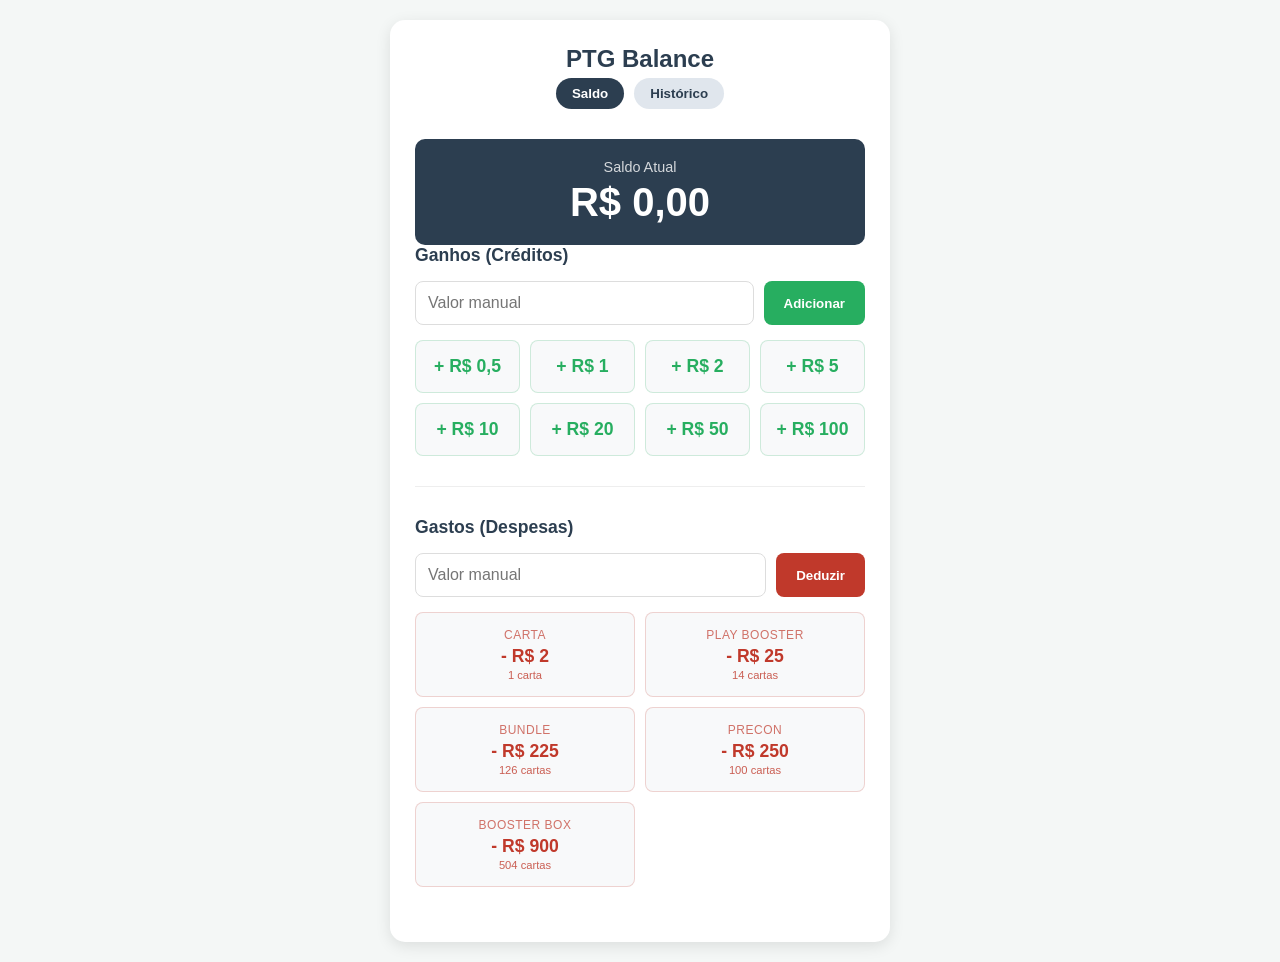
==== index.html @ 2c2b1b97 "v2" ====
<!DOCTYPE html>
<html lang="pt-br">
<head>
    <meta charset="UTF-8">
    <meta name="viewport" content="width=device-width, initial-scale=1.0">
    <title>PTG Balance Tracker</title>
    <link rel="stylesheet" href="style.css">
    <link rel="manifest" href="manifest.json">
    <meta name="theme-color" content="#2c3e50">
    <link rel="apple-touch-icon" href="icon-192.png">
    <link rel="icon" href="data:image/svg+xml,<svg xmlns=%22http://www.w3.org/2000/svg%22 viewBox=%220 0 100 100%22><text y=%22.9em%22 font-size=%2290%22>💰</text></svg>">
</head>
<body>
    <div class="container">
        <header>
            <h1>PTG Balance</h1>
            <nav class="tabs">
                <button class="tab-btn active" data-target="tracker-view">Saldo</button>
                <button class="tab-btn" data-target="history-view">Histórico</button>
            </nav>
        </header>

        <main>
            <!-- Tracker View -->
            <div id="tracker-view" class="view">
                <div id="balance-container">
                    <span class="label">Saldo Atual</span>
                    <div id="balance">R$ 0,00</div>
                </div>

                <section class="action-section">
                    <h2>Ganhos (Créditos)</h2>
                    <div class="input-group">
                        <input type="number" id="credit-input" placeholder="Valor manual" step="0.01">
                        <button id="add-credit-btn" class="btn-main credit">Adicionar</button>
                    </div>
                    
                    <div class="grid shortcuts credit-grid">
                        <button class="shortcut credit" data-value="0.5"><strong>+ R$ 0,5</strong></button>
                        <button class="shortcut credit" data-value="1"><strong>+ R$ 1</strong></button>
                        <button class="shortcut credit" data-value="2"><strong>+ R$ 2</strong></button>
                        <button class="shortcut credit" data-value="5"><strong>+ R$ 5</strong></button>
                        <button class="shortcut credit" data-value="10"><strong>+ R$ 10</strong></button>
                        <button class="shortcut credit" data-value="20"><strong>+ R$ 20</strong></button>
                        <button class="shortcut credit" data-value="50"><strong>+ R$ 50</strong></button>
                        <button class="shortcut credit" data-value="100"><strong>+ R$ 100</strong></button>
                    </div>
                </section>

                <hr>

                <section class="action-section">
                    <h2>Gastos (Despesas)</h2>
                    <div class="input-group">
                        <input type="number" id="debit-input" placeholder="Valor manual" step="0.01">
                        <button id="add-debit-btn" class="btn-main debit">Deduzir</button>
                    </div>
                    <div class="grid shortcuts debit-grid">
                        <button class="shortcut debit" data-value="2"><span>Carta</span><strong>- R$ 2</strong><small>1 carta</small></button>
                        <button class="shortcut debit" data-value="25"><span>Play Booster</span><strong>- R$ 25</strong><small>14 cartas</small></button>
                        <button class="shortcut debit" data-value="225"><span>Bundle</span><strong>- R$ 225</strong><small>126 cartas</small></button>
                        <button class="shortcut debit" data-value="250"><span>Precon</span><strong>- R$ 250</strong><small>100 cartas</small></button>
                        <button class="shortcut debit" data-value="900"><span>Booster Box</span><strong>- R$ 900</strong><small>504 cartas</small></button>
                    </div>
                </section>
            </div>

            <!-- History View -->
            <div id="history-view" class="view hidden">
                <div class="history-content">
                    <h2>Histórico</h2>
                    <div id="history-list">
                        <!-- Transações serão inseridas aqui -->
                        <p class="empty-msg">Nenhuma transação registrada.</p>
                    </div>
                </div>
            </div>
        </main>

        <!-- Activity Name Modal -->
        <div id="activity-modal" class="modal hidden">
            <div class="modal-content">
                <h3>Nome da Atividade</h3>
                <input type="text" id="activity-name-input" placeholder="Ex: Café, Malhar, Task...">
                <div class="modal-actions">
                    <button id="cancel-activity-btn" class="btn-secondary">Cancelar</button>
                    <button id="confirm-activity-btn" class="btn-main credit">Confirmar</button>
                </div>
            </div>
        </div>

        <div id="notification" class="hidden">Saldo Negativo!</div>
    </div>

    <script src="app.js"></script>
    <script>
        if ('serviceWorker' in navigator) {
            navigator.serviceWorker.register('sw.js');
        }
    </script>
</body>
</html>
---- style.css ----
:root {
    --primary: #2c3e50;
    --credit: #27ae60;
    --credit-hover: #219150;
    --debit: #c0392b;
    --debit-hover: #a93226;
    --bg: #f4f7f6;
    --text: #333;
    --white: #ffffff;
}

* {
    box-sizing: border-box;
    margin: 0;
    padding: 0;
    font-family: -apple-system, BlinkMacSystemFont, "Segoe UI", Roboto, Helvetica, Arial, sans-serif;
}

body {
    background-color: var(--bg);
    color: var(--text);
    padding: 20px;
    display: flex;
    justify-content: center;
}

.container {
    width: 100%;
    max-width: 500px;
    background: var(--white);
    padding: 25px;
    border-radius: 15px;
    box-shadow: 0 4px 15px rgba(0,0,0,0.1);
}

header {
    text-align: center;
    margin-bottom: 30px;
}

h1 {
    font-size: 1.5rem;
    color: var(--primary);
    margin-bottom: 5px;
}

.tabs {
    display: flex;
    justify-content: center;
    gap: 10px;
    margin-bottom: 20px;
}

.tab-btn {
    padding: 8px 16px;
    border: none;
    background: #e0e6ed;
    border-radius: 20px;
    color: var(--primary);
    font-weight: 600;
    cursor: pointer;
    transition: all 0.2s;
}

.tab-btn.active {
    background: var(--primary);
    color: var(--white);
}

#balance-container {
    background: var(--primary);
    color: var(--white);
    padding: 20px;
    border-radius: 10px;
    display: flex;
    flex-direction: column;
    align-items: center;
}

.label {
    font-size: 0.9rem;
    opacity: 0.8;
}

#balance {
    font-size: 2.5rem;
    font-weight: bold;
    margin-top: 5px;
}

.negative #balance {
    color: #ff7675;
}

h2 {
    font-size: 1.1rem;
    margin-bottom: 15px;
    color: var(--primary);
}

.action-section {
    margin-bottom: 30px;
}

.input-group {
    display: flex;
    gap: 10px;
    margin-bottom: 15px;
}

input[type="number"],
input[type="text"],
select {
    flex: 1;
    padding: 12px;
    border: 1px solid #ddd;
    border-radius: 8px;
    font-size: 1rem;
    background-color: var(--white);
}

.history-content {
    text-align: left;
}

.history-content h2 {
    margin-bottom: 20px;
    text-align: center;
}

#history-list {
    display: flex;
    flex-direction: column;
    gap: 10px;
}

.history-item {
    display: flex;
    justify-content: space-between;
    align-items: center;
    padding: 12px;
    background: #f8f9fa;
    border-radius: 8px;
    border-left: 4px solid #ccc;
}

.history-item.credit { border-left-color: var(--credit); }
.history-item.debit { border-left-color: var(--debit); }

.history-info {
    display: flex;
    flex-direction: column;
}

.history-name { font-weight: bold; font-size: 0.95rem; }
.history-date { font-size: 0.75rem; opacity: 0.6; }

.history-amount { font-weight: bold; }
.history-amount.credit { color: var(--credit); }
.history-amount.debit { color: var(--debit); }

.empty-msg {
    text-align: center;
    opacity: 0.5;
    margin-top: 20px;
}

.btn-main {
    padding: 12px 20px;
    border: none;
    border-radius: 8px;
    color: white;
    font-weight: bold;
    cursor: pointer;
    transition: background 0.2s;
}

.btn-main.credit { background-color: var(--credit); }
.btn-main.credit:hover { background-color: var(--credit-hover); }

.btn-main.debit { background-color: var(--debit); }
.btn-main.debit:hover { background-color: var(--debit-hover); }

.btn-secondary {
    padding: 12px 20px;
    border: none;
    border-radius: 8px;
    background: #e0e6ed;
    color: var(--primary);
    font-weight: bold;
    cursor: pointer;
}

.grid {
    display: grid;
    grid-template-columns: repeat(2, 1fr);
    gap: 10px;
}

.credit-grid {
    grid-template-columns: repeat(4, 1fr);
}

.shortcut {
    padding: 15px 10px;
    border: none;
    border-radius: 8px;
    cursor: pointer;
    display: flex;
    flex-direction: column;
    align-items: center;
    transition: transform 0.1s, opacity 0.2s;
    background: #f8f9fa;
    border: 1px solid #eee;
}

.shortcut:active {
    transform: scale(0.95);
}

.shortcut span {
    font-size: 0.75rem;
    text-transform: uppercase;
    letter-spacing: 0.5px;
    margin-bottom: 4px;
    opacity: 0.7;
}

.shortcut strong {
    font-size: 1.1rem;
}

.shortcut small {
    font-size: 0.7rem;
    opacity: 0.8;
    margin-top: 2px;
}

.shortcut.credit { color: var(--credit); border-color: rgba(39, 174, 96, 0.2); }
.shortcut.credit:hover { background: rgba(39, 174, 96, 0.05); }

.shortcut.debit { color: var(--debit); border-color: rgba(192, 57, 43, 0.2); }
.shortcut.debit:hover { background: rgba(192, 57, 43, 0.05); }

hr {
    border: 0;
    border-top: 1px solid #eee;
    margin: 30px 0;
}

#notification {
    position: fixed;
    top: 20px;
    left: 50%;
    transform: translateX(-50%);
    background: var(--debit);
    color: white;
    padding: 10px 20px;
    border-radius: 20px;
    font-weight: bold;
    box-shadow: 0 4px 10px rgba(0,0,0,0.2);
    z-index: 1000;
    transition: opacity 0.3s;
}

.hidden {
    display: none !important;
}

/* Modal */
.modal {
    position: fixed;
    top: 0;
    left: 0;
    width: 100%;
    height: 100%;
    background: rgba(0,0,0,0.5);
    display: flex;
    justify-content: center;
    align-items: center;
    z-index: 2000;
}

.modal-content {
    background: var(--white);
    padding: 25px;
    border-radius: 15px;
    width: 90%;
    max-width: 400px;
    text-align: center;
}

.modal-content h3 {
    margin-bottom: 15px;
    color: var(--primary);
}

.modal-content input {
    margin-bottom: 20px;
}

.modal-actions {
    display: flex;
    gap: 10px;
    justify-content: center;
}

@media (max-width: 400px) {
    .credit-grid {
        grid-template-columns: repeat(2, 1fr);
    }
}

@media (max-width: 360px) {
    .grid {
        grid-template-columns: 1fr;
    }
}
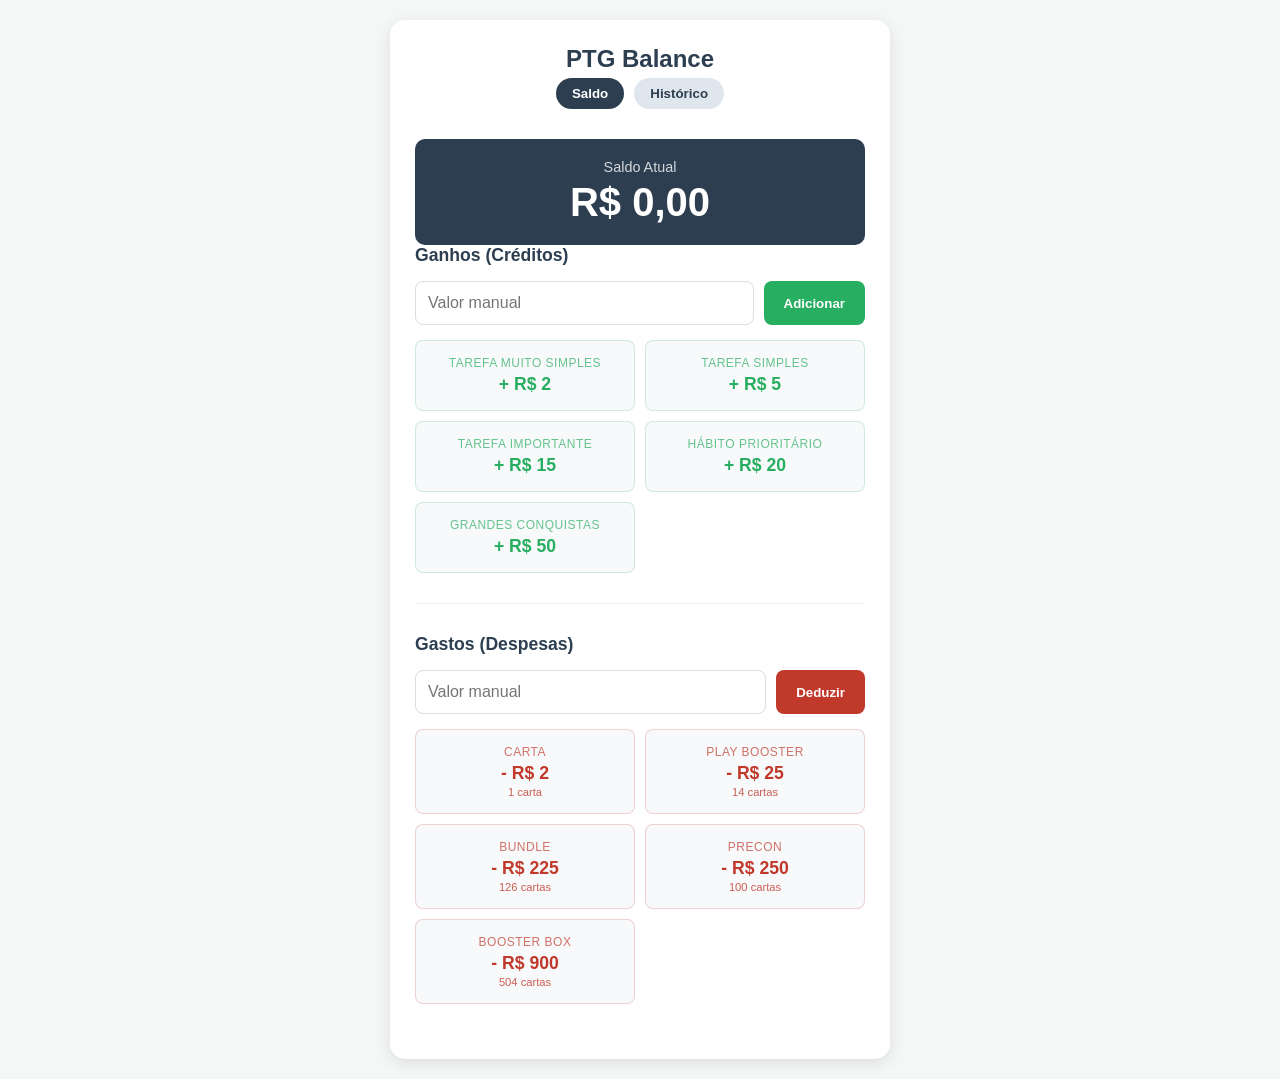
==== commit b38b2def: "v2.1" ====
--- a/index.html
+++ b/index.html
@@ -35,15 +35,12 @@
                         <button id="add-credit-btn" class="btn-main credit">Adicionar</button>
                     </div>
                     
-                    <div class="grid shortcuts credit-grid">
-                        <button class="shortcut credit" data-value="0.5"><strong>+ R$ 0,5</strong></button>
-                        <button class="shortcut credit" data-value="1"><strong>+ R$ 1</strong></button>
-                        <button class="shortcut credit" data-value="2"><strong>+ R$ 2</strong></button>
-                        <button class="shortcut credit" data-value="5"><strong>+ R$ 5</strong></button>
-                        <button class="shortcut credit" data-value="10"><strong>+ R$ 10</strong></button>
-                        <button class="shortcut credit" data-value="20"><strong>+ R$ 20</strong></button>
-                        <button class="shortcut credit" data-value="50"><strong>+ R$ 50</strong></button>
-                        <button class="shortcut credit" data-value="100"><strong>+ R$ 100</strong></button>
+                    <div class="grid shortcuts">
+                        <button class="shortcut credit" data-value="2"><span>Tarefa Muito Simples</span><strong>+ R$ 2</strong></button>
+                        <button class="shortcut credit" data-value="5"><span>Tarefa Simples</span><strong>+ R$ 5</strong></button>
+                        <button class="shortcut credit" data-value="15"><span>Tarefa Importante</span><strong>+ R$ 15</strong></button>
+                        <button class="shortcut credit" data-value="20"><span>Hábito Prioritário</span><strong>+ R$ 20</strong></button>
+                        <button class="shortcut credit" data-value="50"><span>Grandes Conquistas</span><strong>+ R$ 50</strong></button>
                     </div>
                 </section>
 
--- a/style.css
+++ b/style.css
@@ -197,9 +197,6 @@
     gap: 10px;
 }
 
-.credit-grid {
-    grid-template-columns: repeat(4, 1fr);
-}
 
 .shortcut {
     padding: 15px 10px;
@@ -305,11 +302,6 @@
     justify-content: center;
 }
 
-@media (max-width: 400px) {
-    .credit-grid {
-        grid-template-columns: repeat(2, 1fr);
-    }
-}
 
 @media (max-width: 360px) {
     .grid {
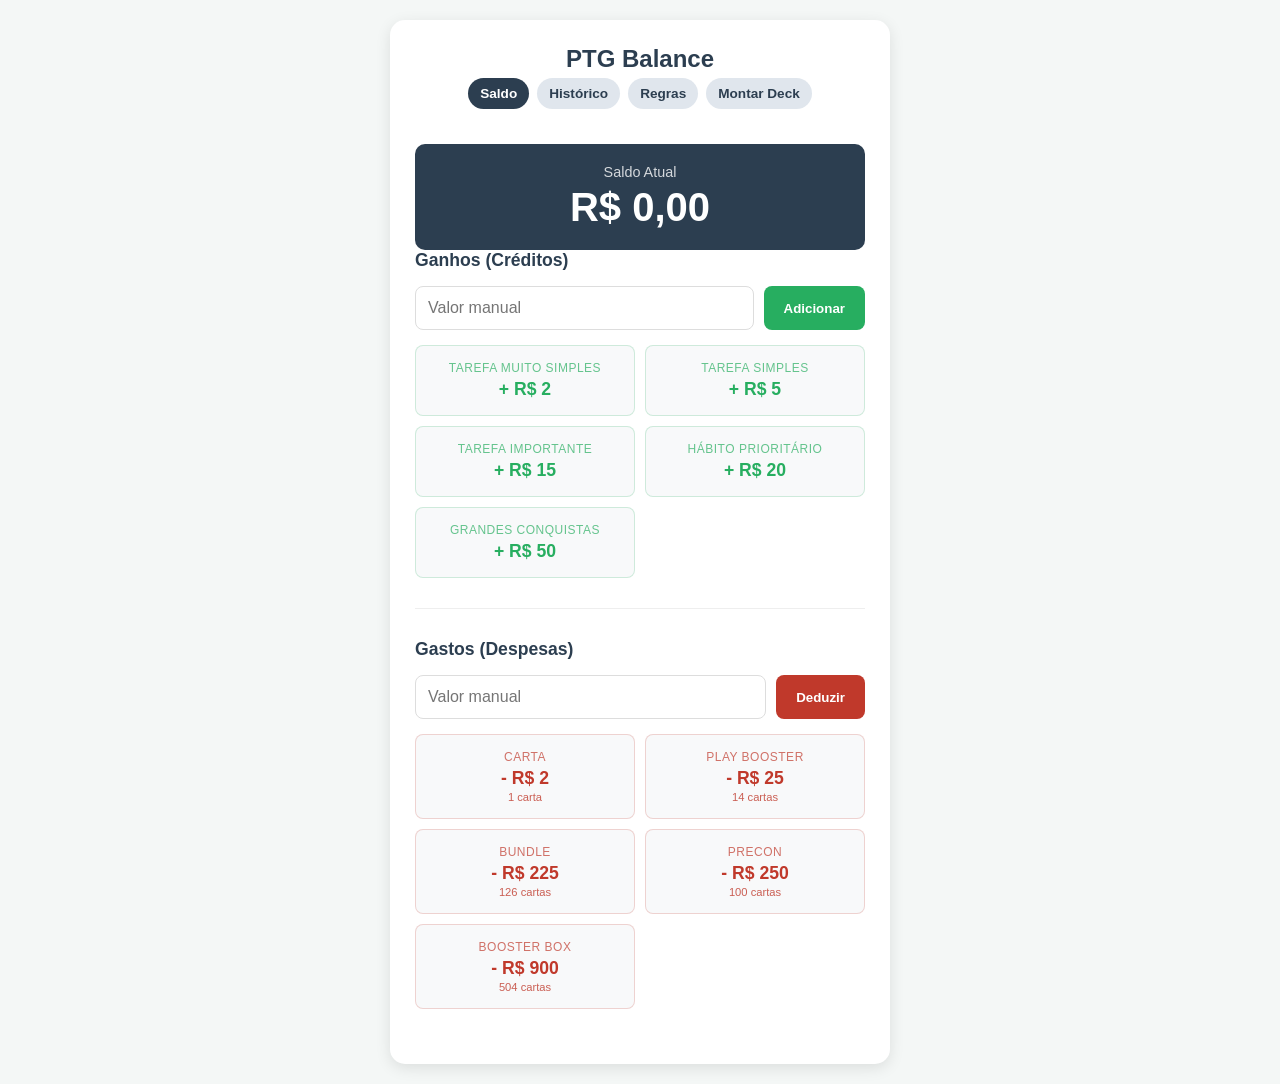
==== commit 775a9121: "v3" ====
--- a/index.html
+++ b/index.html
@@ -17,6 +17,8 @@
             <nav class="tabs">
                 <button class="tab-btn active" data-target="tracker-view">Saldo</button>
                 <button class="tab-btn" data-target="history-view">Histórico</button>
+                <button class="tab-btn" data-target="regulations-view">Regras</button>
+                <button class="tab-btn" data-target="deck-guide-view">Montar Deck</button>
             </nav>
         </header>
 
@@ -70,6 +72,111 @@
                         <!-- Transações serão inseridas aqui -->
                         <p class="empty-msg">Nenhuma transação registrada.</p>
                     </div>
+                </div>
+            </div>
+
+            <!-- Regulations View -->
+            <div id="regulations-view" class="view hidden">
+                <div class="info-content">
+                    <h2>Regulamento: PTG Collection</h2>
+                    
+                    <h3>Preâmbulo</h3>
+                    <p>O <strong>Proxy The Gathering Collection (PTG Collection)</strong> é um sistema de progressão pessoal que transforma bons hábitos em progresso dentro de uma coleção de Magic.</p>
+                    <p>O objetivo é reproduzir a sensação de abrir boosters, construir uma coleção e montar decks sem perder o sentimento de conquista, mesmo utilizando proxies. Neste sistema, a impressora não é uma forma de obter qualquer carta livremente; ela é apenas o meio físico de materializar aquilo que já foi conquistado.</p>
+                    <blockquote>"Os decks são temporários. A Biblioteca é permanente."</blockquote>
+
+                    <h3>Capítulo I: A Biblioteca</h3>
+                    <p><strong>Art. 1º</strong> – O jogador possui uma única Biblioteca. Toda carta conquistada passa a fazer parte permanentemente dela.</p>
+                    <p><strong>Art. 2º</strong> – O jogador somente poderá utilizar simultaneamente a quantidade de cópias que possuir em sua Biblioteca.</p>
+                    <p><strong>Art. 3º</strong> – Ao desmontar um deck, todas as cartas retornam automaticamente à Biblioteca.</p>
+
+                    <h3>Capítulo II: Impressão de Cartas</h3>
+                    <p><strong>Art. 4º</strong> – Cartas cujo Valor Funcional seja inferior ao custo de impressão (R$ 0,50) podem ser impressas livremente.</p>
+                    <p><strong>Art. 5º</strong> – Cartas de valor superior somente poderão ser impressas caso tenham sido abertas em produtos, compradas ou obtidas através de troca.</p>
+
+                    <h3>Capítulo III: Produtos</h3>
+                    <p><strong>Art. 6º</strong> – Tabela de Preços e Conteúdo:</p>
+                    <table>
+                        <thead>
+                            <tr>
+                                <th>Produto</th>
+                                <th>Valor</th>
+                                <th>Conteúdo</th>
+                            </tr>
+                        </thead>
+                        <tbody>
+                            <tr><td>Carta Aleatória</td><td>R$ 2,00</td><td>1 carta</td></tr>
+                            <tr><td>Play Booster</td><td>R$ 25,00</td><td>14 cartas</td></tr>
+                            <tr><td>Bundle</td><td>R$ 225,00</td><td>126 cartas</td></tr>
+                            <tr><td>Commander Precon</td><td>R$ 250,00</td><td>100 cartas</td></tr>
+                            <tr><td>Booster Box</td><td>R$ 900,00</td><td>504 cartas</td></tr>
+                        </tbody>
+                    </table>
+                    <p><strong>Art. 8º</strong> – Ao adquirir uma Booster Box, o jogador tem o direito de escolher uma carta específica da coleção correspondente.</p>
+
+                    <h3>Capítulo IV: Mercado</h3>
+                    <p><strong>Art. 10º</strong> – O Valor Funcional corresponde ao menor preço entre todas as versões oficiais existentes daquela carta.</p>
+                    <p><strong>Art. 11º</strong> – Ao vender uma carta, o jogador recebe exclusivamente seu Valor Funcional.</p>
+
+                    <h3>Capítulo VI: Economia</h3>
+                    <p><strong>Art. 14º</strong> – Todo dinheiro utilizado no sistema deve ser obtido através de tarefas e objetivos pessoais.</p>
+                    <table>
+                        <thead>
+                            <tr>
+                                <th>Categoria</th>
+                                <th>Valor</th>
+                                <th>Exemplos</th>
+                            </tr>
+                        </thead>
+                        <tbody>
+                            <tr><td>I. Tarefas Simples</td><td>R$ 5,00</td><td>Café saudável, levar o lixo</td></tr>
+                            <tr><td>II. Tarefa Importante</td><td>R$ 15,00</td><td>Malhar, completar task</td></tr>
+                            <tr><td>III. Hábito Prioritário</td><td>R$ 20,00</td><td>Treino longo, estudo</td></tr>
+                            <tr><td>IV. Grande Conquista</td><td>R$ 50,00</td><td>Finalizar projeto</td></tr>
+                        </tbody>
+                    </table>
+                </div>
+            </div>
+
+            <!-- Deck Guide View -->
+            <div id="deck-guide-view" class="view hidden">
+                <div class="info-content">
+                    <h2>Guia: Montar um Deck Commander</h2>
+                    <p>Montar um bom deck não consiste em reunir cartas fortes aleatoriamente. Um deck consistente é construído em torno de um plano de jogo claro.</p>
+
+                    <h3>Passo 1 – Escolha o comandante</h3>
+                    <p>O comandante será o centro da estratégia e determinará as cores disponíveis. Priorize um que você ache divertido.</p>
+
+                    <h3>Passo 2 – Estratégia do deck</h3>
+                    <p>Identifique cada palavra-chave ou mecânica presente (ETB, Sacrifica, Marcadores, etc.) e transforme essas palavras em necessidades para o deck.</p>
+
+                    <h3>Passo 3 – Cartas temáticas</h3>
+                    <p>Procure cartas que possuam várias sinergias ao mesmo tempo. Quanto mais conexões uma carta possuir, maior será seu valor.</p>
+
+                    <h3>Passo 5 – Compra de cartas</h3>
+                    <p>Um deck sem compra de cartas ficará sem recursos. Utilize pelo menos <strong>12 fontes</strong> de compra de cartas.</p>
+
+                    <h3>Passo 6 – Ramp (Aceleração)</h3>
+                    <p>Inclua aproximadamente <strong>10 a 12 fontes</strong> de ramp. Dê preferência para ramp barato (custo 2 é melhor que 3).</p>
+
+                    <h3>Passo 7 – Interação</h3>
+                    <p>Todo deck precisa responder às ameaças. Procure manter 10 interações e entre 2 e 4 limpezas de mesa.</p>
+
+                    <h3>Passo 8 – Base de mana</h3>
+                    <p>Como ponto de partida: utilize cerca de <strong>38 terrenos</strong>. A base de mana deve oferecer consistência antes de velocidade.</p>
+
+                    <h3>Passo 10 – Condições de vitória</h3>
+                    <p>Todo deck precisa de formas claras de vencer. Procure incluir entre 3 e 4 condições de vitória (dano, combo, etc.).</p>
+
+                    <h3>Checklist Final</h3>
+                    <ul>
+                        <li>[ ] O comandante possui um plano de jogo claro.</li>
+                        <li>[ ] A curva de mana está equilibrada.</li>
+                        <li>[ ] Há aproximadamente 38 terrenos.</li>
+                        <li>[ ] Há entre 10 e 12 ramp.</li>
+                        <li>[ ] Há pelo menos 12 compras de cartas.</li>
+                        <li>[ ] Há cerca de 10 interações.</li>
+                    </ul>
                 </div>
             </div>
         </main>
--- a/style.css
+++ b/style.css
@@ -47,12 +47,15 @@
 .tabs {
     display: flex;
     justify-content: center;
-    gap: 10px;
+    gap: 8px;
     margin-bottom: 20px;
+    overflow-x: auto;
+    -webkit-overflow-scrolling: touch;
+    padding-bottom: 5px;
 }
 
 .tab-btn {
-    padding: 8px 16px;
+    padding: 8px 12px;
     border: none;
     background: #e0e6ed;
     border-radius: 20px;
@@ -60,6 +63,8 @@
     font-weight: 600;
     cursor: pointer;
     transition: all 0.2s;
+    white-space: nowrap;
+    font-size: 0.85rem;
 }
 
 .tab-btn.active {
@@ -158,6 +163,28 @@
 .history-amount { font-weight: bold; }
 .history-amount.credit { color: var(--credit); }
 .history-amount.debit { color: var(--debit); }
+
+.history-right {
+    display: flex;
+    align-items: center;
+    gap: 12px;
+}
+
+.delete-btn {
+    background: none;
+    border: none;
+    color: var(--debit);
+    font-size: 1.4rem;
+    cursor: pointer;
+    line-height: 1;
+    opacity: 0.5;
+    transition: opacity 0.2s;
+    padding: 4px;
+}
+
+.delete-btn:hover {
+    opacity: 1;
+}
 
 .empty-msg {
     text-align: center;
@@ -264,6 +291,66 @@
     display: none !important;
 }
 
+/* Info Views (Regulamento e Guia) */
+.info-content {
+    text-align: left;
+    line-height: 1.6;
+}
+
+.info-content h2 {
+    margin: 25px 0 15px 0;
+    padding-bottom: 10px;
+    border-bottom: 1px solid #eee;
+    font-size: 1.3rem;
+}
+
+.info-content h3 {
+    margin: 20px 0 10px 0;
+    font-size: 1.1rem;
+    color: var(--primary);
+}
+
+.info-content p {
+    margin-bottom: 15px;
+    font-size: 0.95rem;
+}
+
+.info-content ul, .info-content ol {
+    margin-bottom: 15px;
+    padding-left: 20px;
+}
+
+.info-content li {
+    margin-bottom: 8px;
+    font-size: 0.95rem;
+}
+
+.info-content table {
+    width: 100%;
+    border-collapse: collapse;
+    margin-bottom: 20px;
+    font-size: 0.85rem;
+}
+
+.info-content th, .info-content td {
+    border: 1px solid #ddd;
+    padding: 8px;
+    text-align: left;
+}
+
+.info-content th {
+    background-color: #f8f9fa;
+    color: var(--primary);
+}
+
+.info-content blockquote {
+    border-left: 4px solid #ddd;
+    padding-left: 15px;
+    margin: 20px 0;
+    font-style: italic;
+    color: #666;
+}
+
 /* Modal */
 .modal {
     position: fixed;
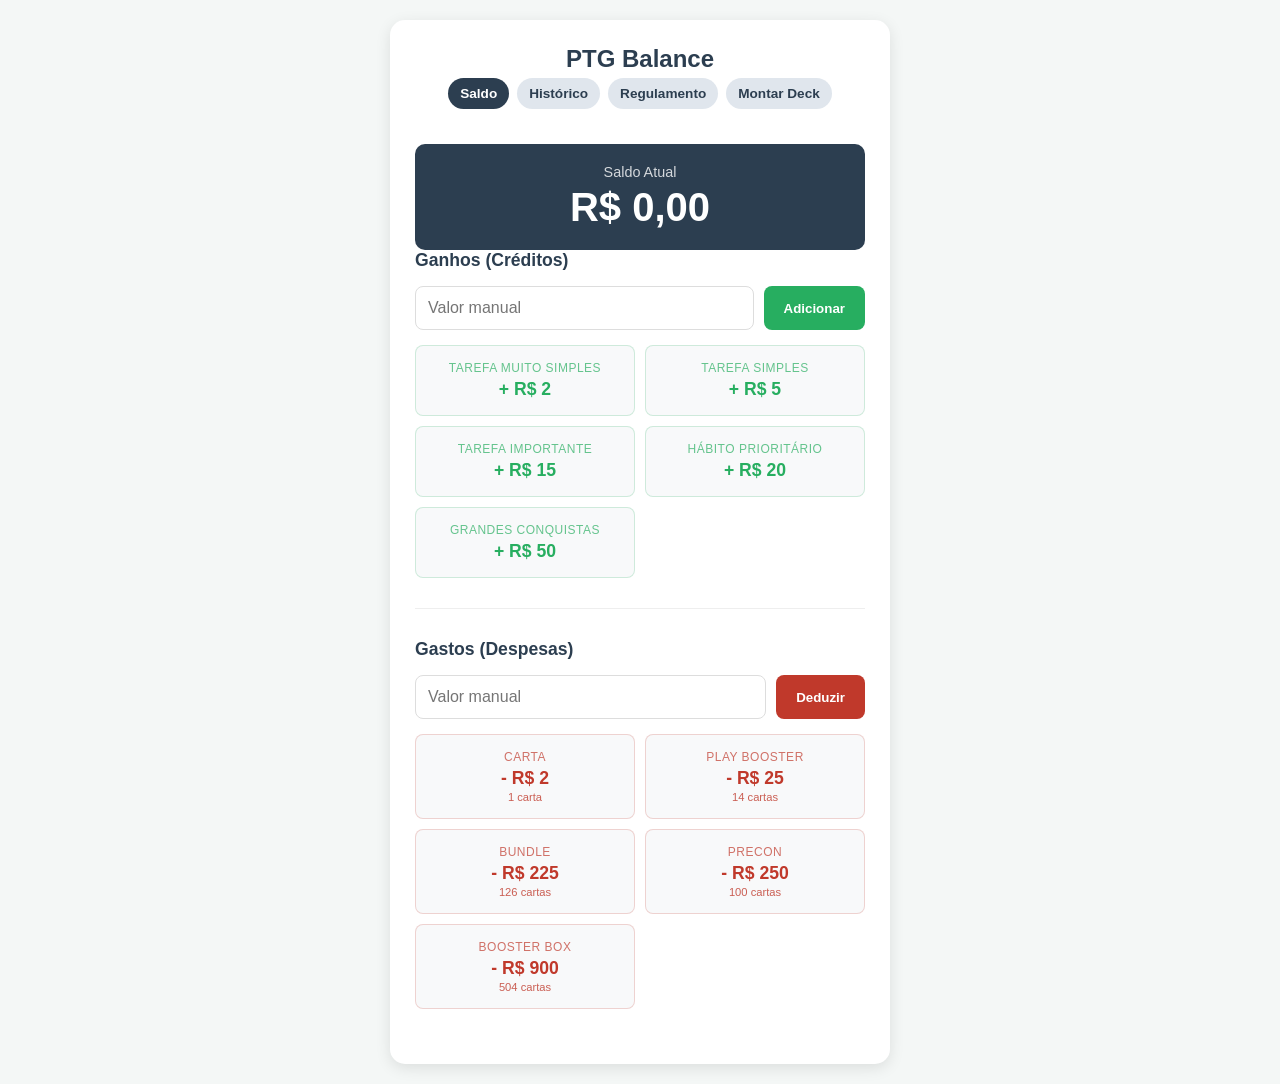
==== commit b9bb951c: "v3.1" ====
--- a/index.html
+++ b/index.html
@@ -17,7 +17,7 @@
             <nav class="tabs">
                 <button class="tab-btn active" data-target="tracker-view">Saldo</button>
                 <button class="tab-btn" data-target="history-view">Histórico</button>
-                <button class="tab-btn" data-target="regulations-view">Regras</button>
+                <button class="tab-btn" data-target="regulations-view">Regulamento</button>
                 <button class="tab-btn" data-target="deck-guide-view">Montar Deck</button>
             </nav>
         </header>
@@ -95,23 +95,43 @@
                     <p><strong>Art. 5º</strong> – Cartas de valor superior somente poderão ser impressas caso tenham sido abertas em produtos, compradas ou obtidas através de troca.</p>
 
                     <h3>Capítulo III: Produtos</h3>
-                    <p><strong>Art. 6º</strong> – Tabela de Preços e Conteúdo:</p>
-                    <table>
-                        <thead>
-                            <tr>
-                                <th>Produto</th>
-                                <th>Valor</th>
-                                <th>Conteúdo</th>
-                            </tr>
-                        </thead>
-                        <tbody>
-                            <tr><td>Carta Aleatória</td><td>R$ 2,00</td><td>1 carta</td></tr>
-                            <tr><td>Play Booster</td><td>R$ 25,00</td><td>14 cartas</td></tr>
-                            <tr><td>Bundle</td><td>R$ 225,00</td><td>126 cartas</td></tr>
-                            <tr><td>Commander Precon</td><td>R$ 250,00</td><td>100 cartas</td></tr>
-                            <tr><td>Booster Box</td><td>R$ 900,00</td><td>504 cartas</td></tr>
-                        </tbody>
-                    </table>
+                    <p><strong>Art. 6º</strong> – Conteúdo Detalhado dos Produtos:</p>
+                    <ul>
+                        <li><strong>Carta Aleatória (R$ 2,00):</strong> Uma carta aleatória qualquer, podendo ser filtrada por identidade do comandante.</li>
+                        <li><strong>Play Booster (R$ 25,00):</strong> Contém 14 cartas com a seguinte estrutura:
+                            <ol>
+                                <li>Comum</li>
+                                <li>Comum</li>
+                                <li>Comum</li>
+                                <li>Comum</li>
+                                <li>Comum</li>
+                                <li>Comum</li>
+                                <li>Comum (ou carta da "The List")</li>
+                                <li>Incomum</li>
+                                <li>Incomum</li>
+                                <li>Incomum</li>
+                                <li>Wildcard (Qualquer raridade: Comum a Mítica)</li>
+                                <li>Rara ou Mítica do set</li>
+                                <li>Foil Tradicional (Qualquer raridade)</li>
+                                <li>Terreno Básico</li>
+                            </ol>
+                        </li>
+                        <li><strong>Bundle (R$ 225,00):</strong> 
+                            <ul>
+                                <li>9 Play Boosters (totalizando 126 cartas conforme a estrutura acima)</li>
+                                <li>3 cartas aleatórias de qualquer raridade à escolha do jogador.</li>
+                            </ul>
+                        </li>
+                        <li><strong>Commander Precon (R$ 250,00):</strong> Um deck completo de 100 cartas (Escolha um Commander Precon oficial).</li>
+                        <li><strong>Booster Box (R$ 900,00):</strong>
+                            <ul>
+                                <li>36 Play Boosters (totalizando 504 cartas conforme a estrutura acima)</li>
+                                <li>3 cartas aleatórias de qualquer raridade à escolha do jogador.</li>
+                                <li>1 carta escolhida qualquer (Box Topper).</li>
+                            </ul>
+                        </li>
+                    </ul>
+
                     <p><strong>Art. 8º</strong> – Ao adquirir uma Booster Box, o jogador tem o direito de escolher uma carta específica da coleção correspondente.</p>
 
                     <h3>Capítulo IV: Mercado</h3>
@@ -129,6 +149,7 @@
                             </tr>
                         </thead>
                         <tbody>
+                            <tr><td>0. Tarefa Muito Simples</td><td>R$ 2,00</td><td>Beber água, organizar mesa, tarefa rápida</td></tr>
                             <tr><td>I. Tarefas Simples</td><td>R$ 5,00</td><td>Café saudável, levar o lixo</td></tr>
                             <tr><td>II. Tarefa Importante</td><td>R$ 15,00</td><td>Malhar, completar task</td></tr>
                             <tr><td>III. Hábito Prioritário</td><td>R$ 20,00</td><td>Treino longo, estudo</td></tr>
@@ -146,27 +167,47 @@
 
                     <h3>Passo 1 – Escolha o comandante</h3>
                     <p>O comandante será o centro da estratégia e determinará as cores disponíveis. Priorize um que você ache divertido.</p>
+                    <p><em>Exemplo: Lathril, Herdeira de Folha d'Ouro (Golgari - Foco em Elfos e Fichas).</em></p>
 
                     <h3>Passo 2 – Estratégia do deck</h3>
                     <p>Identifique cada palavra-chave ou mecânica presente (ETB, Sacrifica, Marcadores, etc.) e transforme essas palavras em necessidades para o deck.</p>
+                    <p><em>Exemplo: Se o comandante cria fichas ao causar dano, o deck precisa de cartas para torná-lo imbloqueável e cartas que se beneficiam de ter muitas criaturas.</em></p>
 
                     <h3>Passo 3 – Cartas temáticas</h3>
                     <p>Procure cartas que possuam várias sinergias ao mesmo tempo. Quanto mais conexões uma carta possuir, maior será seu valor.</p>
+                    <p><em>Exemplo: Para um deck de Elfos, cartas como "Ezuri, Líder Renegado" protegem suas criaturas e servem como finalizador.</em></p>
+
+                    <h3>Passo 4 – Avalie a qualidade das cartas</h3>
+                    <p>Cartas de alto custo devem ganhar o jogo ou gerar vantagem imediata. Na base da curva (1-3), foque em consistência.</p>
+                    <p><em>Exemplo: "Cratera das Garras de Behemoth" justifica seu custo 8 pois geralmente encerra a partida ao entrar.</em></p>
 
                     <h3>Passo 5 – Compra de cartas</h3>
                     <p>Um deck sem compra de cartas ficará sem recursos. Utilize pelo menos <strong>12 fontes</strong> de compra de cartas.</p>
+                    <p><em>Exemplo: "Estudo Rístico", "Leitura de Ossos" ou "Harmonizar".</em></p>
 
                     <h3>Passo 6 – Ramp (Aceleração)</h3>
                     <p>Inclua aproximadamente <strong>10 a 12 fontes</strong> de ramp. Dê preferência para ramp barato (custo 2 é melhor que 3).</p>
+                    <p><em>Exemplo: "Selo Arcano", "Anel Solar" ou "Alcance de Kodama".</em></p>
 
                     <h3>Passo 7 – Interação</h3>
                     <p>Todo deck precisa responder às ameaças. Procure manter 10 interações e entre 2 e 4 limpezas de mesa.</p>
+                    <p><em>Exemplo: "Espadas em Arados", "Fera Interior" ou "Dilúvio Tóxico".</em></p>
 
                     <h3>Passo 8 – Base de mana</h3>
                     <p>Como ponto de partida: utilize cerca de <strong>38 terrenos</strong>. A base de mana deve oferecer consistência antes de velocidade.</p>
+                    <p><em>Exemplo: "Torre do Comando", "Passagem do Andarilho" e terrenos básicos.</em></p>
+
+                    <h3>Passo 9 – Faça os cortes finais</h3>
+                    <p>Organize por curva de mana e remova redundâncias ou cartas situacionais demais.</p>
+                    <p><em>Exemplo: Se você tem 110 cartas, retire aquela remoção que só atinge criaturas voadoras em favor de uma mais versátil.</em></p>
 
                     <h3>Passo 10 – Condições de vitória</h3>
                     <p>Todo deck precisa de formas claras de vencer. Procure incluir entre 3 e 4 condições de vitória (dano, combo, etc.).</p>
+                    <p><em>Exemplo: Dano de combate massivo, um combo de mana infinita ou dreno de vida passivo.</em></p>
+
+                    <h3>Passo 11 – Teste o deck (Goldfish)</h3>
+                    <p>Simule partidas sozinho até o turno 7 para ver se a curva e a compra de cartas estão funcionando.</p>
+                    <p><em>Exemplo: Verifique se até o turno 4 você conseguiu colocar seu comandante ou desenvolver sua base de mana adequadamente.</em></p>
 
                     <h3>Checklist Final</h3>
                     <ul>
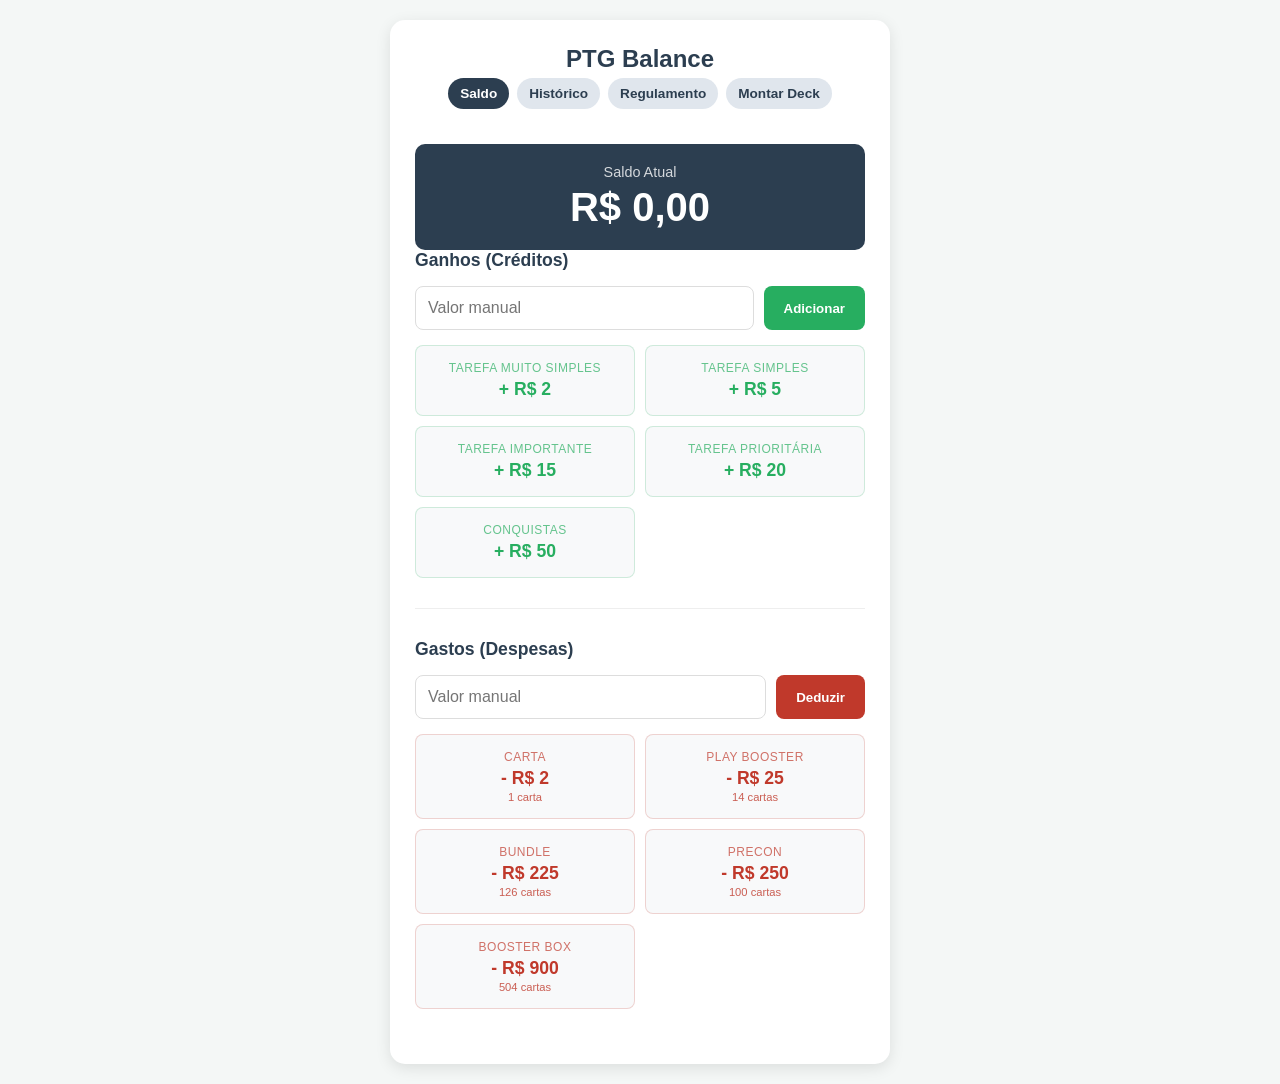
==== commit 9990f540: "v3.2" ====
--- a/index.html
+++ b/index.html
@@ -41,8 +41,8 @@
                         <button class="shortcut credit" data-value="2"><span>Tarefa Muito Simples</span><strong>+ R$ 2</strong></button>
                         <button class="shortcut credit" data-value="5"><span>Tarefa Simples</span><strong>+ R$ 5</strong></button>
                         <button class="shortcut credit" data-value="15"><span>Tarefa Importante</span><strong>+ R$ 15</strong></button>
-                        <button class="shortcut credit" data-value="20"><span>Hábito Prioritário</span><strong>+ R$ 20</strong></button>
-                        <button class="shortcut credit" data-value="50"><span>Grandes Conquistas</span><strong>+ R$ 50</strong></button>
+                        <button class="shortcut credit" data-value="20"><span>Tarefa Prioritária</span><strong>+ R$ 20</strong></button>
+                        <button class="shortcut credit" data-value="50"><span>Conquistas</span><strong>+ R$ 50</strong></button>
                     </div>
                 </section>
 
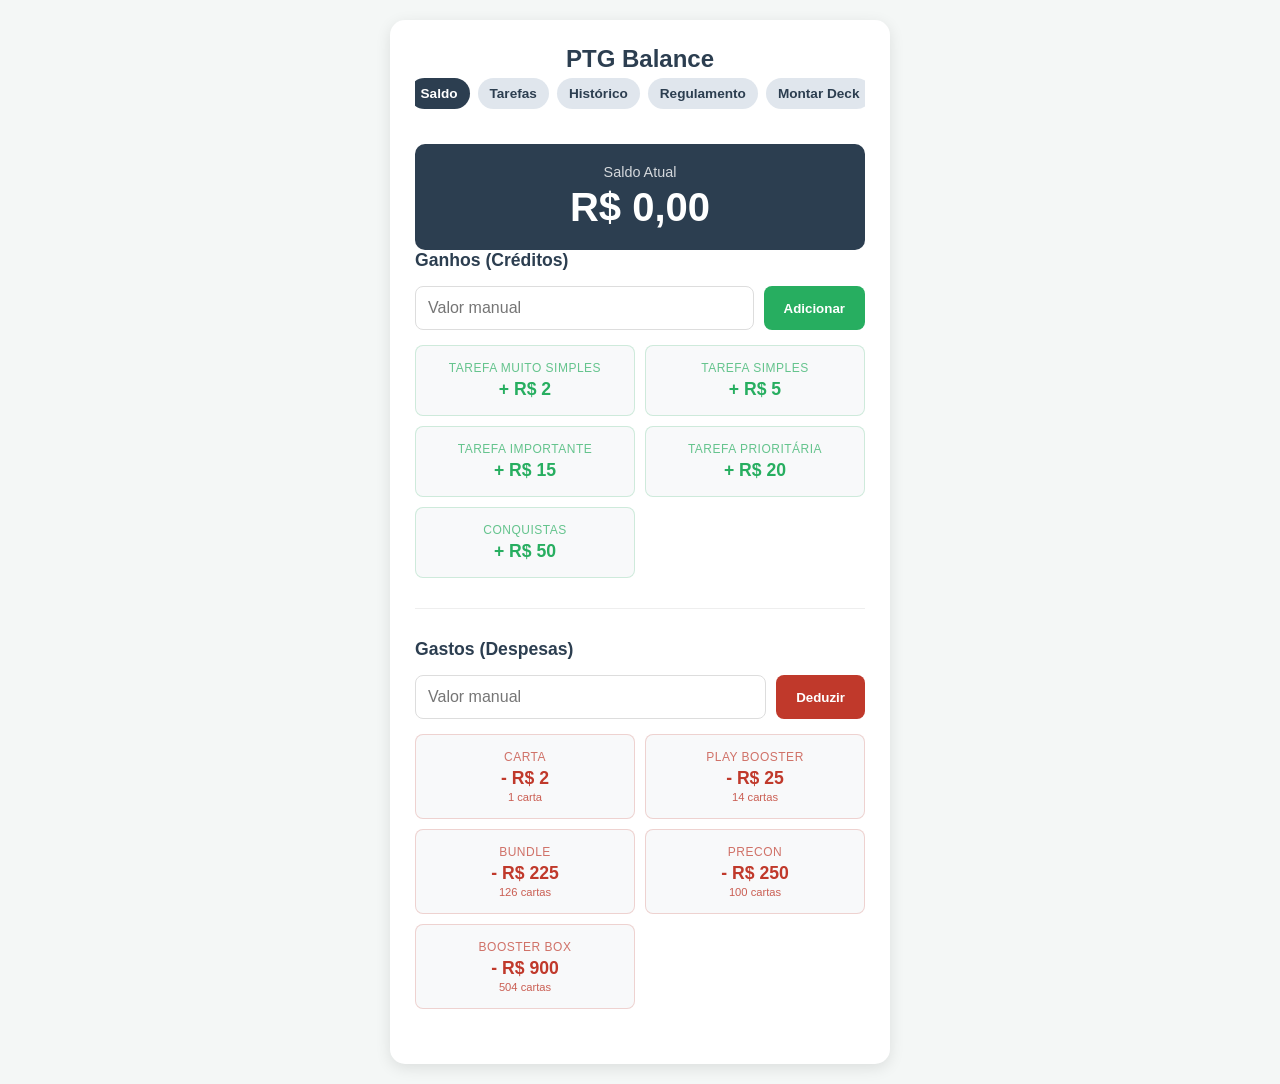
==== commit a45755d4: "v5" ====
--- a/index.html
+++ b/index.html
@@ -16,6 +16,7 @@
             <h1>PTG Balance</h1>
             <nav class="tabs">
                 <button class="tab-btn active" data-target="tracker-view">Saldo</button>
+                <button class="tab-btn" data-target="tasks-view">Tarefas</button>
                 <button class="tab-btn" data-target="history-view">Histórico</button>
                 <button class="tab-btn" data-target="regulations-view">Regulamento</button>
                 <button class="tab-btn" data-target="deck-guide-view">Montar Deck</button>
@@ -64,6 +65,36 @@
                 </section>
             </div>
 
+            <!-- Tasks View -->
+            <div id="tasks-view" class="view hidden">
+                <div class="tasks-content">
+                    <h2>Minhas Tarefas</h2>
+                    <div class="add-task-form">
+                        <input type="text" id="task-name-input" placeholder="Nova tarefa...">
+                        <select id="task-category-select">
+                            <option value="2">0. Muito Simples (R$ 2)</option>
+                            <option value="5">I. Simples (R$ 5)</option>
+                            <option value="15">II. Importante (R$ 15)</option>
+                            <option value="20">III. Prioritária (R$ 20)</option>
+                            <option value="50">IV. Suprema (R$ 50)</option>
+                        </select>
+                        <button id="add-task-btn" class="btn-main credit">Adicionar</button>
+                    </div>
+                    
+                    <div id="tasks-list" class="tasks-container">
+                        <!-- Tarefas pendentes -->
+                    </div>
+
+                    <div class="tasks-history-section">
+                        <hr>
+                        <h3>Histórico de Tarefas (Hoje)</h3>
+                        <div id="tasks-history-list" class="tasks-container">
+                            <!-- Tarefas concluídas -->
+                        </div>
+                    </div>
+                </div>
+            </div>
+
             <!-- History View -->
             <div id="history-view" class="view hidden">
                 <div class="history-content">
@@ -77,147 +108,15 @@
 
             <!-- Regulations View -->
             <div id="regulations-view" class="view hidden">
-                <div class="info-content">
-                    <h2>Regulamento: PTG Collection</h2>
-                    
-                    <h3>Preâmbulo</h3>
-                    <p>O <strong>Proxy The Gathering Collection (PTG Collection)</strong> é um sistema de progressão pessoal que transforma bons hábitos em progresso dentro de uma coleção de Magic.</p>
-                    <p>O objetivo é reproduzir a sensação de abrir boosters, construir uma coleção e montar decks sem perder o sentimento de conquista, mesmo utilizando proxies. Neste sistema, a impressora não é uma forma de obter qualquer carta livremente; ela é apenas o meio físico de materializar aquilo que já foi conquistado.</p>
-                    <blockquote>"Os decks são temporários. A Biblioteca é permanente."</blockquote>
-
-                    <h3>Capítulo I: A Biblioteca</h3>
-                    <p><strong>Art. 1º</strong> – O jogador possui uma única Biblioteca. Toda carta conquistada passa a fazer parte permanentemente dela.</p>
-                    <p><strong>Art. 2º</strong> – O jogador somente poderá utilizar simultaneamente a quantidade de cópias que possuir em sua Biblioteca.</p>
-                    <p><strong>Art. 3º</strong> – Ao desmontar um deck, todas as cartas retornam automaticamente à Biblioteca.</p>
-
-                    <h3>Capítulo II: Impressão de Cartas</h3>
-                    <p><strong>Art. 4º</strong> – Cartas cujo Valor Funcional seja inferior ao custo de impressão (R$ 0,50) podem ser impressas livremente.</p>
-                    <p><strong>Art. 5º</strong> – Cartas de valor superior somente poderão ser impressas caso tenham sido abertas em produtos, compradas ou obtidas através de troca.</p>
-
-                    <h3>Capítulo III: Produtos</h3>
-                    <p><strong>Art. 6º</strong> – Conteúdo Detalhado dos Produtos:</p>
-                    <ul>
-                        <li><strong>Carta Aleatória (R$ 2,00):</strong> Uma carta aleatória qualquer, podendo ser filtrada por identidade do comandante.</li>
-                        <li><strong>Play Booster (R$ 25,00):</strong> Contém 14 cartas com a seguinte estrutura:
-                            <ol>
-                                <li>Comum</li>
-                                <li>Comum</li>
-                                <li>Comum</li>
-                                <li>Comum</li>
-                                <li>Comum</li>
-                                <li>Comum</li>
-                                <li>Comum (ou carta da "The List")</li>
-                                <li>Incomum</li>
-                                <li>Incomum</li>
-                                <li>Incomum</li>
-                                <li>Wildcard (Qualquer raridade: Comum a Mítica)</li>
-                                <li>Rara ou Mítica do set</li>
-                                <li>Foil Tradicional (Qualquer raridade)</li>
-                                <li>Terreno Básico</li>
-                            </ol>
-                        </li>
-                        <li><strong>Bundle (R$ 225,00):</strong> 
-                            <ul>
-                                <li>9 Play Boosters (totalizando 126 cartas conforme a estrutura acima)</li>
-                                <li>3 cartas aleatórias de qualquer raridade à escolha do jogador.</li>
-                            </ul>
-                        </li>
-                        <li><strong>Commander Precon (R$ 250,00):</strong> Um deck completo de 100 cartas (Escolha um Commander Precon oficial).</li>
-                        <li><strong>Booster Box (R$ 900,00):</strong>
-                            <ul>
-                                <li>36 Play Boosters (totalizando 504 cartas conforme a estrutura acima)</li>
-                                <li>3 cartas aleatórias de qualquer raridade à escolha do jogador.</li>
-                                <li>1 carta escolhida qualquer (Box Topper).</li>
-                            </ul>
-                        </li>
-                    </ul>
-
-                    <p><strong>Art. 8º</strong> – Ao adquirir uma Booster Box, o jogador tem o direito de escolher uma carta específica da coleção correspondente.</p>
-
-                    <h3>Capítulo IV: Mercado</h3>
-                    <p><strong>Art. 10º</strong> – O Valor Funcional corresponde ao menor preço entre todas as versões oficiais existentes daquela carta.</p>
-                    <p><strong>Art. 11º</strong> – Ao vender uma carta, o jogador recebe exclusivamente seu Valor Funcional.</p>
-
-                    <h3>Capítulo VI: Economia</h3>
-                    <p><strong>Art. 14º</strong> – Todo dinheiro utilizado no sistema deve ser obtido através de tarefas e objetivos pessoais.</p>
-                    <table>
-                        <thead>
-                            <tr>
-                                <th>Categoria</th>
-                                <th>Valor</th>
-                                <th>Exemplos</th>
-                            </tr>
-                        </thead>
-                        <tbody>
-                            <tr><td>0. Tarefa Muito Simples</td><td>R$ 2,00</td><td>Beber água, organizar mesa, tarefa rápida</td></tr>
-                            <tr><td>I. Tarefas Simples</td><td>R$ 5,00</td><td>Café saudável, levar o lixo</td></tr>
-                            <tr><td>II. Tarefa Importante</td><td>R$ 15,00</td><td>Malhar, completar task</td></tr>
-                            <tr><td>III. Hábito Prioritário</td><td>R$ 20,00</td><td>Treino longo, estudo</td></tr>
-                            <tr><td>IV. Grande Conquista</td><td>R$ 50,00</td><td>Finalizar projeto</td></tr>
-                        </tbody>
-                    </table>
+                <div class="info-content" id="regulations-content">
+                    <p>Carregando regulamento...</p>
                 </div>
             </div>
 
             <!-- Deck Guide View -->
             <div id="deck-guide-view" class="view hidden">
-                <div class="info-content">
-                    <h2>Guia: Montar um Deck Commander</h2>
-                    <p>Montar um bom deck não consiste em reunir cartas fortes aleatoriamente. Um deck consistente é construído em torno de um plano de jogo claro.</p>
-
-                    <h3>Passo 1 – Escolha o comandante</h3>
-                    <p>O comandante será o centro da estratégia e determinará as cores disponíveis. Priorize um que você ache divertido.</p>
-                    <p><em>Exemplo: Lathril, Herdeira de Folha d'Ouro (Golgari - Foco em Elfos e Fichas).</em></p>
-
-                    <h3>Passo 2 – Estratégia do deck</h3>
-                    <p>Identifique cada palavra-chave ou mecânica presente (ETB, Sacrifica, Marcadores, etc.) e transforme essas palavras em necessidades para o deck.</p>
-                    <p><em>Exemplo: Se o comandante cria fichas ao causar dano, o deck precisa de cartas para torná-lo imbloqueável e cartas que se beneficiam de ter muitas criaturas.</em></p>
-
-                    <h3>Passo 3 – Cartas temáticas</h3>
-                    <p>Procure cartas que possuam várias sinergias ao mesmo tempo. Quanto mais conexões uma carta possuir, maior será seu valor.</p>
-                    <p><em>Exemplo: Para um deck de Elfos, cartas como "Ezuri, Líder Renegado" protegem suas criaturas e servem como finalizador.</em></p>
-
-                    <h3>Passo 4 – Avalie a qualidade das cartas</h3>
-                    <p>Cartas de alto custo devem ganhar o jogo ou gerar vantagem imediata. Na base da curva (1-3), foque em consistência.</p>
-                    <p><em>Exemplo: "Cratera das Garras de Behemoth" justifica seu custo 8 pois geralmente encerra a partida ao entrar.</em></p>
-
-                    <h3>Passo 5 – Compra de cartas</h3>
-                    <p>Um deck sem compra de cartas ficará sem recursos. Utilize pelo menos <strong>12 fontes</strong> de compra de cartas.</p>
-                    <p><em>Exemplo: "Estudo Rístico", "Leitura de Ossos" ou "Harmonizar".</em></p>
-
-                    <h3>Passo 6 – Ramp (Aceleração)</h3>
-                    <p>Inclua aproximadamente <strong>10 a 12 fontes</strong> de ramp. Dê preferência para ramp barato (custo 2 é melhor que 3).</p>
-                    <p><em>Exemplo: "Selo Arcano", "Anel Solar" ou "Alcance de Kodama".</em></p>
-
-                    <h3>Passo 7 – Interação</h3>
-                    <p>Todo deck precisa responder às ameaças. Procure manter 10 interações e entre 2 e 4 limpezas de mesa.</p>
-                    <p><em>Exemplo: "Espadas em Arados", "Fera Interior" ou "Dilúvio Tóxico".</em></p>
-
-                    <h3>Passo 8 – Base de mana</h3>
-                    <p>Como ponto de partida: utilize cerca de <strong>38 terrenos</strong>. A base de mana deve oferecer consistência antes de velocidade.</p>
-                    <p><em>Exemplo: "Torre do Comando", "Passagem do Andarilho" e terrenos básicos.</em></p>
-
-                    <h3>Passo 9 – Faça os cortes finais</h3>
-                    <p>Organize por curva de mana e remova redundâncias ou cartas situacionais demais.</p>
-                    <p><em>Exemplo: Se você tem 110 cartas, retire aquela remoção que só atinge criaturas voadoras em favor de uma mais versátil.</em></p>
-
-                    <h3>Passo 10 – Condições de vitória</h3>
-                    <p>Todo deck precisa de formas claras de vencer. Procure incluir entre 3 e 4 condições de vitória (dano, combo, etc.).</p>
-                    <p><em>Exemplo: Dano de combate massivo, um combo de mana infinita ou dreno de vida passivo.</em></p>
-
-                    <h3>Passo 11 – Teste o deck (Goldfish)</h3>
-                    <p>Simule partidas sozinho até o turno 7 para ver se a curva e a compra de cartas estão funcionando.</p>
-                    <p><em>Exemplo: Verifique se até o turno 4 você conseguiu colocar seu comandante ou desenvolver sua base de mana adequadamente.</em></p>
-
-                    <h3>Checklist Final</h3>
-                    <ul>
-                        <li>[ ] O comandante possui um plano de jogo claro.</li>
-                        <li>[ ] A curva de mana está equilibrada.</li>
-                        <li>[ ] Há aproximadamente 38 terrenos.</li>
-                        <li>[ ] Há entre 10 e 12 ramp.</li>
-                        <li>[ ] Há pelo menos 12 compras de cartas.</li>
-                        <li>[ ] Há cerca de 10 interações.</li>
-                    </ul>
+                <div class="info-content" id="deck-guide-content">
+                    <p>Carregando guia...</p>
                 </div>
             </div>
         </main>
--- a/style.css
+++ b/style.css
@@ -390,6 +390,106 @@
 }
 
 
+/* Tasks View */
+.tasks-content {
+    text-align: center;
+}
+
+.add-task-form {
+    display: flex;
+    flex-direction: column;
+    gap: 10px;
+    margin-bottom: 25px;
+    background: #f8f9fa;
+    padding: 15px;
+    border-radius: 10px;
+    border: 1px solid #eee;
+}
+
+.tasks-container {
+    display: flex;
+    flex-direction: column;
+    gap: 10px;
+    text-align: left;
+}
+
+.task-item {
+    display: flex;
+    justify-content: space-between;
+    align-items: center;
+    padding: 15px;
+    background: var(--white);
+    border-radius: 10px;
+    border: 1px solid #eee;
+    box-shadow: 0 2px 5px rgba(0,0,0,0.02);
+    transition: all 0.2s;
+}
+
+.task-item:hover {
+    border-color: #ddd;
+}
+
+.task-info {
+    display: flex;
+    flex-direction: column;
+    gap: 2px;
+}
+
+.task-name {
+    font-weight: 600;
+    font-size: 1rem;
+}
+
+.task-category {
+    font-size: 0.75rem;
+    color: #666;
+    text-transform: uppercase;
+    letter-spacing: 0.5px;
+}
+
+.task-actions {
+    display: flex;
+    gap: 8px;
+}
+
+.complete-btn {
+    background: var(--credit);
+    color: white;
+    border: none;
+    width: 36px;
+    height: 36px;
+    border-radius: 50%;
+    cursor: pointer;
+    display: flex;
+    justify-content: center;
+    align-items: center;
+    font-size: 1.2rem;
+    transition: background 0.2s;
+}
+
+.complete-btn:hover {
+    background: var(--credit-hover);
+}
+
+.task-item.completed {
+    opacity: 0.6;
+    background: #f1f3f5;
+}
+
+.task-item.completed .task-name {
+    text-decoration: line-through;
+}
+
+.tasks-history-section {
+    margin-top: 20px;
+}
+
+.tasks-history-section h3 {
+    font-size: 1rem;
+    margin-bottom: 15px;
+    color: #666;
+}
+
 @media (max-width: 360px) {
     .grid {
         grid-template-columns: 1fr;
